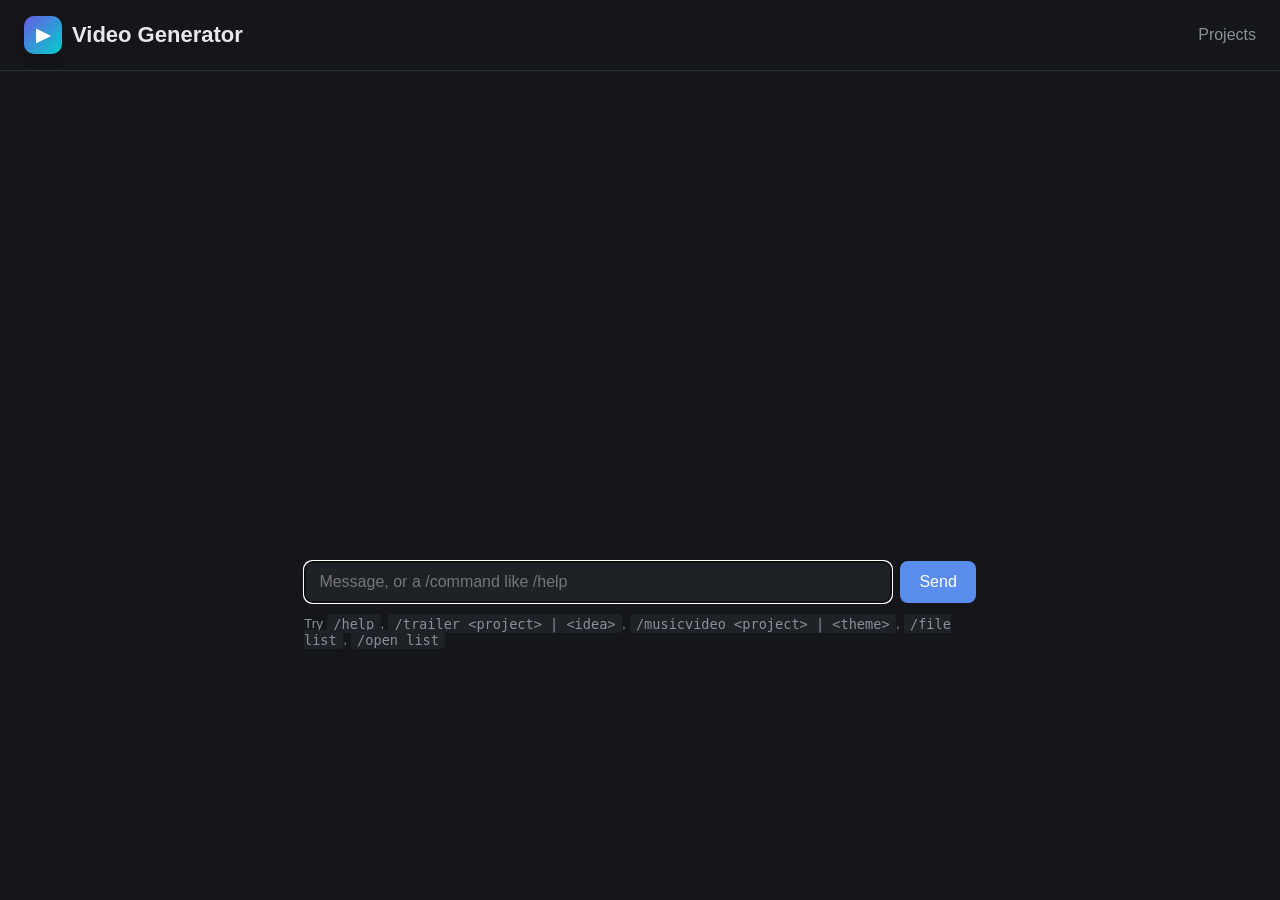
==== frontend/index.html @ 46dd29d9 "Update index.html" ====
<!DOCTYPE html>
<html>
<head>
    <meta charset="utf-8">
    <link rel="icon" href="favicon.svg" type="image/svg+xml">
    <title>Video Generator</title>
    <link rel="stylesheet" href="style.css">
</head>

<body>

    <nav>
        <div class="brand">
    <div class="logo-mark">▶</div>
    <span>Video Generator</span>
</div>
        <a href="projects.html">Projects</a>
    </nav>

    <main>
        <div id="chat-log"></div>

        <form id="chat-form">
            <input
                type="text"
                id="chat-input"
                placeholder="Message, or a /command like /help"
                autocomplete="off"
                autofocus
            >

            <button type="submit">Send</button>
        </form>

        <p class="hint">
            Try
            <code>/help</code>,
            <code>/trailer &lt;project&gt; | &lt;idea&gt;</code>,
            <code>/musicvideo &lt;project&gt; | &lt;theme&gt;</code>,
            <code>/file list</code>,
            <code>/open list</code>
        </p>
    </main>

    <script src="config.js"></script>
    <script src="api.js"></script>

    <script>
        const log = document.getElementById("chat-log");
        const form = document.getElementById("chat-form");
        const input = document.getElementById("chat-input");

        const assistantName = "Video Generator";

        function addMessage(role, name, text) {
            const div = document.createElement("div");

            div.className = "msg " + role;

            div.innerHTML =
                "<strong>" + name + ":</strong> <span></span>";

            div.querySelector("span").textContent = text;

            log.appendChild(div);
            log.scrollTop = log.scrollHeight;
        }

        form.addEventListener("submit", async (e) => {
            e.preventDefault();

            const text = input.value.trim();

            if (!text) return;

            addMessage("user", "You", text);

            input.value = "";
            input.focus();

            try {
                const data = await api.sendMessage(text);

                addMessage(
                    "assistant",
                    assistantName,
                    data.reply
                );

            } catch (err) {
                addMessage(
                    "assistant",
                    assistantName,
                    "Error: " + err.message
                );
            }
        });

        // Load previous conversation
        (async () => {
            try {
                const history = await api.history();

                for (const msg of history) {
                    addMessage(
                        msg.role,
                        msg.role === "user"
                            ? "You"
                            : assistantName,
                        msg.content
                    );
                }

            } catch (err) {
                console.log("History could not be loaded:", err.message);
            }
        })();
    </script>

</body>
</html>
---- frontend/style.css ----
:root {
    --bg: #14161a;
    --panel: #1e2126;
    --border: #2c3038;
    --text: #e8e8ea;
    --muted: #8a8f98;
    --accent: #5b8def;
    --user-bubble: #2a3f5f;
    --assistant-bubble: #24272e;
}

* { box-sizing: border-box; }

body {
    margin: 0;
    background: var(--bg);
    color: var(--text);
    font-family: -apple-system, BlinkMacSystemFont, "Segoe UI", sans-serif;
}

nav {
    display: flex;
    align-items: center;
    gap: 1.5rem;
    padding: 1rem 1.5rem;
    border-bottom: 1px solid var(--border);
}

nav .brand { font-weight: 600; margin-right: auto; }
nav a { color: var(--muted); text-decoration: none; cursor: pointer; }
nav a:hover { color: var(--text); }

main {
    max-width: 720px;
    margin: 0 auto;
    padding: 1.5rem;
}

#chat-log {
    display: flex;
    flex-direction: column;
    gap: 0.75rem;
    min-height: 50vh;
    max-height: 65vh;
    overflow-y: auto;
    margin-bottom: 1rem;
    padding-right: 0.25rem;
}

.msg {
    padding: 0.6rem 0.9rem;
    border-radius: 10px;
    max-width: 85%;
    line-height: 1.4;
    white-space: pre-wrap;
}

.msg.user {
    align-self: flex-end;
    background: var(--user-bubble);
}

.msg.assistant {
    align-self: flex-start;
    background: var(--assistant-bubble);
}

.msg strong { color: var(--muted); font-weight: 500; font-size: 0.85em; display: block; margin-bottom: 0.15rem; }

#chat-form {
    display: flex;
    gap: 0.5rem;
}

input[type="text"], input[type="password"] {
    flex: 1;
    background: var(--panel);
    border: 1px solid var(--border);
    color: var(--text);
    padding: 0.7rem 0.9rem;
    border-radius: 8px;
    font-size: 1rem;
}

button {
    background: var(--accent);
    color: white;
    border: none;
    padding: 0.7rem 1.2rem;
    border-radius: 8px;
    font-size: 1rem;
    cursor: pointer;
}

button:hover { opacity: 0.9; }

.hint { color: var(--muted); font-size: 0.85rem; margin-top: 0.75rem; }
.hint code { background: var(--panel); padding: 0.1rem 0.4rem; border-radius: 4px; }

.center-page {
    display: flex;
    align-items: center;
    justify-content: center;
    height: 100vh;
}

.login-box {
    background: var(--panel);
    border: 1px solid var(--border);
    padding: 2rem;
    border-radius: 12px;
    display: flex;
    flex-direction: column;
    gap: 0.75rem;
    width: 280px;
}

.login-box h1 { font-size: 1.1rem; margin: 0 0 0.5rem 0; text-align: center; }
.error { color: #e46262; font-size: 0.85rem; margin: 0; }

.project-card {
    background: var(--panel);
    border: 1px solid var(--border);
    border-radius: 10px;
    padding: 1rem 1.25rem;
    margin-bottom: 1rem;
}

.project-card h3 { margin: 0 0 0.5rem 0; }
.project-card a { color: var(--accent); }
.project-card ul { margin: 0; padding-left: 1.2rem; }

/* ===== VIDEO GENERATOR LOGO ===== */

.brand {
    display: flex;
    align-items: center;
    gap: 10px;
    font-size: 22px;
    font-weight: bold;
}

.logo-mark {
    width: 38px;
    height: 38px;
    display: flex;
    align-items: center;
    justify-content: center;

    border-radius: 10px;

    background: linear-gradient(
        135deg,
        #6c5ce7,
        #00cec9
    );

    color: white;
    font-size: 18px;

    box-shadow: 0 4px 12px rgba(0, 0, 0, 0.25);
}
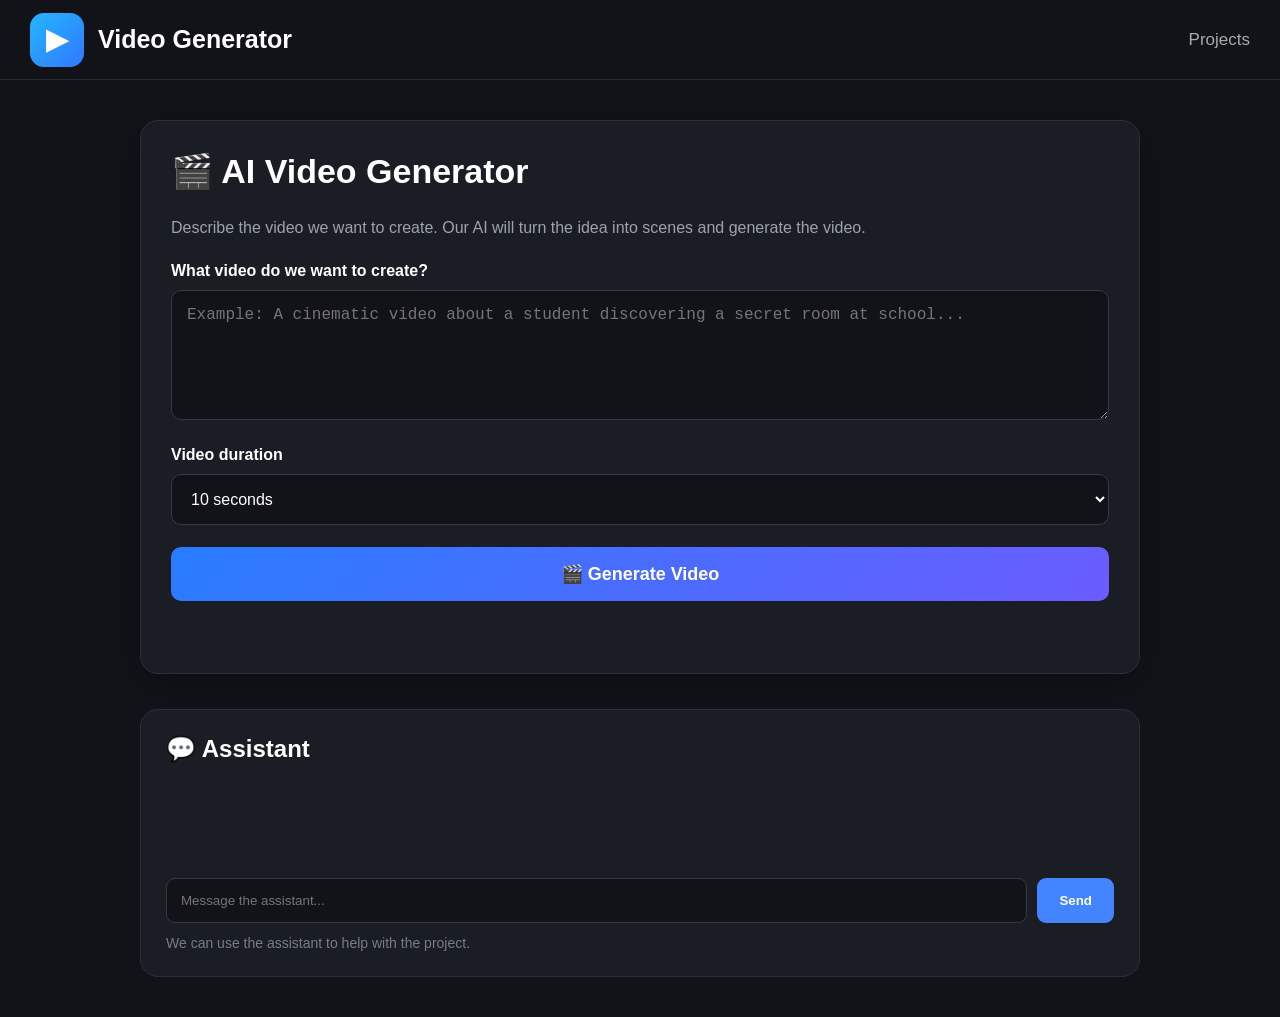
==== commit 821be35d: "Update index.html" ====
--- a/frontend/index.html
+++ b/frontend/index.html
@@ -1,121 +1,508 @@
 <!DOCTYPE html>
-<html>
+<html lang="en">
 <head>
-    <meta charset="utf-8">
-    <link rel="icon" href="favicon.svg" type="image/svg+xml">
-    <title>Video Generator</title>
-    <link rel="stylesheet" href="style.css">
+  <meta charset="UTF-8">
+  <meta name="viewport" content="width=device-width, initial-scale=1.0">
+
+  <title>AI Video Generator</title>
+
+  <link rel="icon" href="favicon.svg">
+
+  <style>
+    * {
+      box-sizing: border-box;
+    }
+
+    body {
+      margin: 0;
+      font-family: Arial, sans-serif;
+      background: #111318;
+      color: white;
+    }
+
+    header {
+      height: 80px;
+      display: flex;
+      align-items: center;
+      justify-content: space-between;
+      padding: 0 30px;
+      border-bottom: 1px solid #292d35;
+    }
+
+    .logo {
+      display: flex;
+      align-items: center;
+      gap: 14px;
+      font-size: 25px;
+      font-weight: bold;
+    }
+
+    .logo-icon {
+      width: 54px;
+      height: 54px;
+      border-radius: 14px;
+      background: linear-gradient(135deg, #24b6ff, #3178ff);
+      display: flex;
+      align-items: center;
+      justify-content: center;
+      font-size: 28px;
+    }
+
+    header a {
+      color: #aaa;
+      text-decoration: none;
+      font-size: 17px;
+    }
+
+    main {
+      width: min(1000px, 92%);
+      margin: 40px auto;
+    }
+
+    .video-generator {
+      background: #1a1d23;
+      border: 1px solid #2c3038;
+      border-radius: 18px;
+      padding: 30px;
+      box-shadow: 0 10px 40px rgba(0,0,0,.25);
+    }
+
+    h1 {
+      margin-top: 0;
+      font-size: 34px;
+    }
+
+    .subtitle {
+      color: #9da3ad;
+      margin-bottom: 25px;
+    }
+
+    label {
+      display: block;
+      margin-bottom: 10px;
+      font-weight: bold;
+    }
+
+    textarea,
+    select {
+      width: 100%;
+      background: #111318;
+      color: white;
+      border: 1px solid #343943;
+      border-radius: 10px;
+      padding: 15px;
+      font-size: 16px;
+      outline: none;
+    }
+
+    textarea {
+      min-height: 130px;
+      resize: vertical;
+    }
+
+    textarea:focus,
+    select:focus {
+      border-color: #4c8dff;
+    }
+
+    .field {
+      margin-bottom: 22px;
+    }
+
+    .generate-button {
+      width: 100%;
+      border: none;
+      border-radius: 10px;
+      padding: 16px;
+      font-size: 18px;
+      font-weight: bold;
+      color: white;
+      background: linear-gradient(135deg, #287cff, #6b5cff);
+      cursor: pointer;
+    }
+
+    .generate-button:hover {
+      opacity: .9;
+    }
+
+    .generate-button:disabled {
+      opacity: .5;
+      cursor: not-allowed;
+    }
+
+    #video-status {
+      margin-top: 18px;
+      color: #aaa;
+      min-height: 24px;
+    }
+
+    #video-result {
+      display: none;
+      margin-top: 30px;
+    }
+
+    #generated-video {
+      width: 100%;
+      border-radius: 12px;
+      background: black;
+    }
+
+    .download-button {
+      display: inline-block;
+      margin-top: 15px;
+      padding: 13px 20px;
+      background: #242932;
+      color: white;
+      text-decoration: none;
+      border-radius: 9px;
+    }
+
+    .chat {
+      margin-top: 35px;
+      background: #1a1d23;
+      border: 1px solid #2c3038;
+      border-radius: 18px;
+      padding: 25px;
+    }
+
+    .chat h2 {
+      margin-top: 0;
+    }
+
+    #chat-history {
+      min-height: 80px;
+      margin-bottom: 15px;
+      color: #c8ccd3;
+      white-space: pre-wrap;
+    }
+
+    .chat-row {
+      display: flex;
+      gap: 10px;
+    }
+
+    #chat-input {
+      flex: 1;
+      background: #111318;
+      color: white;
+      border: 1px solid #343943;
+      border-radius: 9px;
+      padding: 14px;
+    }
+
+    #send-button {
+      border: none;
+      border-radius: 9px;
+      padding: 0 22px;
+      background: #4385ff;
+      color: white;
+      font-weight: bold;
+      cursor: pointer;
+    }
+
+    .hint {
+      color: #777d87;
+      margin-top: 12px;
+      font-size: 14px;
+    }
+
+    @media (max-width: 600px) {
+      header {
+        padding: 0 15px;
+      }
+
+      main {
+        width: 94%;
+        margin-top: 20px;
+      }
+
+      .video-generator,
+      .chat {
+        padding: 20px;
+      }
+
+      .chat-row {
+        flex-direction: column;
+      }
+
+      #send-button {
+        padding: 14px;
+      }
+    }
+  </style>
 </head>
 
 <body>
 
-    <nav>
-        <div class="brand">
-    <div class="logo-mark">▶</div>
+<header>
+  <div class="logo">
+    <div class="logo-icon">▶</div>
     <span>Video Generator</span>
-</div>
-        <a href="projects.html">Projects</a>
-    </nav>
-
-    <main>
-        <div id="chat-log"></div>
-
-        <form id="chat-form">
-            <input
-                type="text"
-                id="chat-input"
-                placeholder="Message, or a /command like /help"
-                autocomplete="off"
-                autofocus
-            >
-
-            <button type="submit">Send</button>
-        </form>
-
-        <p class="hint">
-            Try
-            <code>/help</code>,
-            <code>/trailer &lt;project&gt; | &lt;idea&gt;</code>,
-            <code>/musicvideo &lt;project&gt; | &lt;theme&gt;</code>,
-            <code>/file list</code>,
-            <code>/open list</code>
-        </p>
-    </main>
-
-    <script src="config.js"></script>
-    <script src="api.js"></script>
-
-    <script>
-        const log = document.getElementById("chat-log");
-        const form = document.getElementById("chat-form");
-        const input = document.getElementById("chat-input");
-
-        const assistantName = "Video Generator";
-
-        function addMessage(role, name, text) {
-            const div = document.createElement("div");
-
-            div.className = "msg " + role;
-
-            div.innerHTML =
-                "<strong>" + name + ":</strong> <span></span>";
-
-            div.querySelector("span").textContent = text;
-
-            log.appendChild(div);
-            log.scrollTop = log.scrollHeight;
+  </div>
+
+  <a href="#">Projects</a>
+</header>
+
+<main>
+
+  <section class="video-generator">
+
+    <h1>🎬 AI Video Generator</h1>
+
+    <p class="subtitle">
+      Describe the video we want to create. Our AI will turn the idea into scenes and generate the video.
+    </p>
+
+    <div class="field">
+      <label for="video-description">
+        What video do we want to create?
+      </label>
+
+      <textarea
+        id="video-description"
+        placeholder="Example: A cinematic video about a student discovering a secret room at school..."
+      ></textarea>
+    </div>
+
+    <div class="field">
+      <label for="video-duration">
+        Video duration
+      </label>
+
+      <select id="video-duration">
+        <option value="10">10 seconds</option>
+        <option value="15">15 seconds</option>
+        <option value="30">30 seconds</option>
+        <option value="45">45 seconds</option>
+        <option value="60">1 minute</option>
+        <option value="90">1 minute 30 seconds</option>
+        <option value="120">2 minutes</option>
+      </select>
+    </div>
+
+    <button
+      id="generate-video-button"
+      class="generate-button"
+    >
+      🎬 Generate Video
+    </button>
+
+    <div id="video-status"></div>
+
+    <div id="video-result">
+
+      <h2>Your video</h2>
+
+      <video
+        id="generated-video"
+        controls
+      ></video>
+
+      <br>
+
+      <a
+        id="download-video"
+        class="download-button"
+        href="#"
+        target="_blank"
+      >
+        ⬇ Download Video
+      </a>
+
+    </div>
+
+  </section>
+
+
+  <section class="chat">
+
+    <h2>💬 Assistant</h2>
+
+    <div id="chat-history"></div>
+
+    <div class="chat-row">
+
+      <input
+        id="chat-input"
+        type="text"
+        placeholder="Message the assistant..."
+      >
+
+      <button id="send-button">
+        Send
+      </button>
+
+    </div>
+
+    <div class="hint">
+      We can use the assistant to help with the project.
+    </div>
+
+  </section>
+
+</main>
+
+
+<script src="config.js"></script>
+<script src="api.js"></script>
+
+<script>
+
+  const generateButton =
+    document.getElementById("generate-video-button");
+
+  const descriptionInput =
+    document.getElementById("video-description");
+
+  const durationInput =
+    document.getElementById("video-duration");
+
+  const statusBox =
+    document.getElementById("video-status");
+
+  const resultBox =
+    document.getElementById("video-result");
+
+  const generatedVideo =
+    document.getElementById("generated-video");
+
+  const downloadVideo =
+    document.getElementById("download-video");
+
+
+  generateButton.addEventListener("click", async () => {
+
+    const description =
+      descriptionInput.value.trim();
+
+    const duration =
+      Number(durationInput.value);
+
+    if (!description) {
+      statusBox.textContent =
+        "Please describe the video first.";
+      return;
+    }
+
+    generateButton.disabled = true;
+
+    resultBox.style.display = "none";
+
+    statusBox.textContent =
+      "🎬 Creating the video... This may take a while.";
+
+    try {
+
+      const response = await fetch(
+        `${API_BASE_URL}/api/generate-video`,
+        {
+          method: "POST",
+
+          headers: {
+            "Content-Type": "application/json"
+          },
+
+          body: JSON.stringify({
+            description,
+            duration
+          })
         }
-
-        form.addEventListener("submit", async (e) => {
-            e.preventDefault();
-
-            const text = input.value.trim();
-
-            if (!text) return;
-
-            addMessage("user", "You", text);
-
-            input.value = "";
-            input.focus();
-
-            try {
-                const data = await api.sendMessage(text);
-
-                addMessage(
-                    "assistant",
-                    assistantName,
-                    data.reply
-                );
-
-            } catch (err) {
-                addMessage(
-                    "assistant",
-                    assistantName,
-                    "Error: " + err.message
-                );
-            }
-        });
-
-        // Load previous conversation
-        (async () => {
-            try {
-                const history = await api.history();
-
-                for (const msg of history) {
-                    addMessage(
-                        msg.role,
-                        msg.role === "user"
-                            ? "You"
-                            : assistantName,
-                        msg.content
-                    );
-                }
-
-            } catch (err) {
-                console.log("History could not be loaded:", err.message);
-            }
-        })();
-    </script>
+      );
+
+      const data = await response.json();
+
+      if (!response.ok || !data.success) {
+        throw new Error(
+          data.error || "Video generation failed."
+        );
+      }
+
+      const videoUrl =
+        `${API_BASE_URL}${data.download_url}`;
+
+      generatedVideo.src = videoUrl;
+
+      downloadVideo.href = videoUrl;
+
+      resultBox.style.display = "block";
+
+      statusBox.textContent =
+        "✅ Video created successfully!";
+
+    } catch (error) {
+
+      console.error(error);
+
+      statusBox.textContent =
+        "❌ " + error.message;
+
+    } finally {
+
+      generateButton.disabled = false;
+
+    }
+
+  });
+
+
+  const chatInput =
+    document.getElementById("chat-input");
+
+  const sendButton =
+    document.getElementById("send-button");
+
+  const chatHistory =
+    document.getElementById("chat-history");
+
+
+  async function sendChat() {
+
+    const message =
+      chatInput.value.trim();
+
+    if (!message) return;
+
+    chatHistory.textContent +=
+      `You: ${message}\n`;
+
+    chatInput.value = "";
+
+    try {
+
+      const result =
+        await api.sendMessage(message);
+
+      chatHistory.textContent +=
+        `Assistant: ${result.reply}\n\n`;
+
+    } catch (error) {
+
+      chatHistory.textContent +=
+        `Error: ${error.message}\n\n`;
+
+    }
+
+  }
+
+
+  sendButton.addEventListener(
+    "click",
+    sendChat
+  );
+
+
+  chatInput.addEventListener(
+    "keydown",
+    (event) => {
+
+      if (event.key === "Enter") {
+        sendChat();
+      }
+
+    }
+  );
+
+</script>
 
 </body>
 </html>
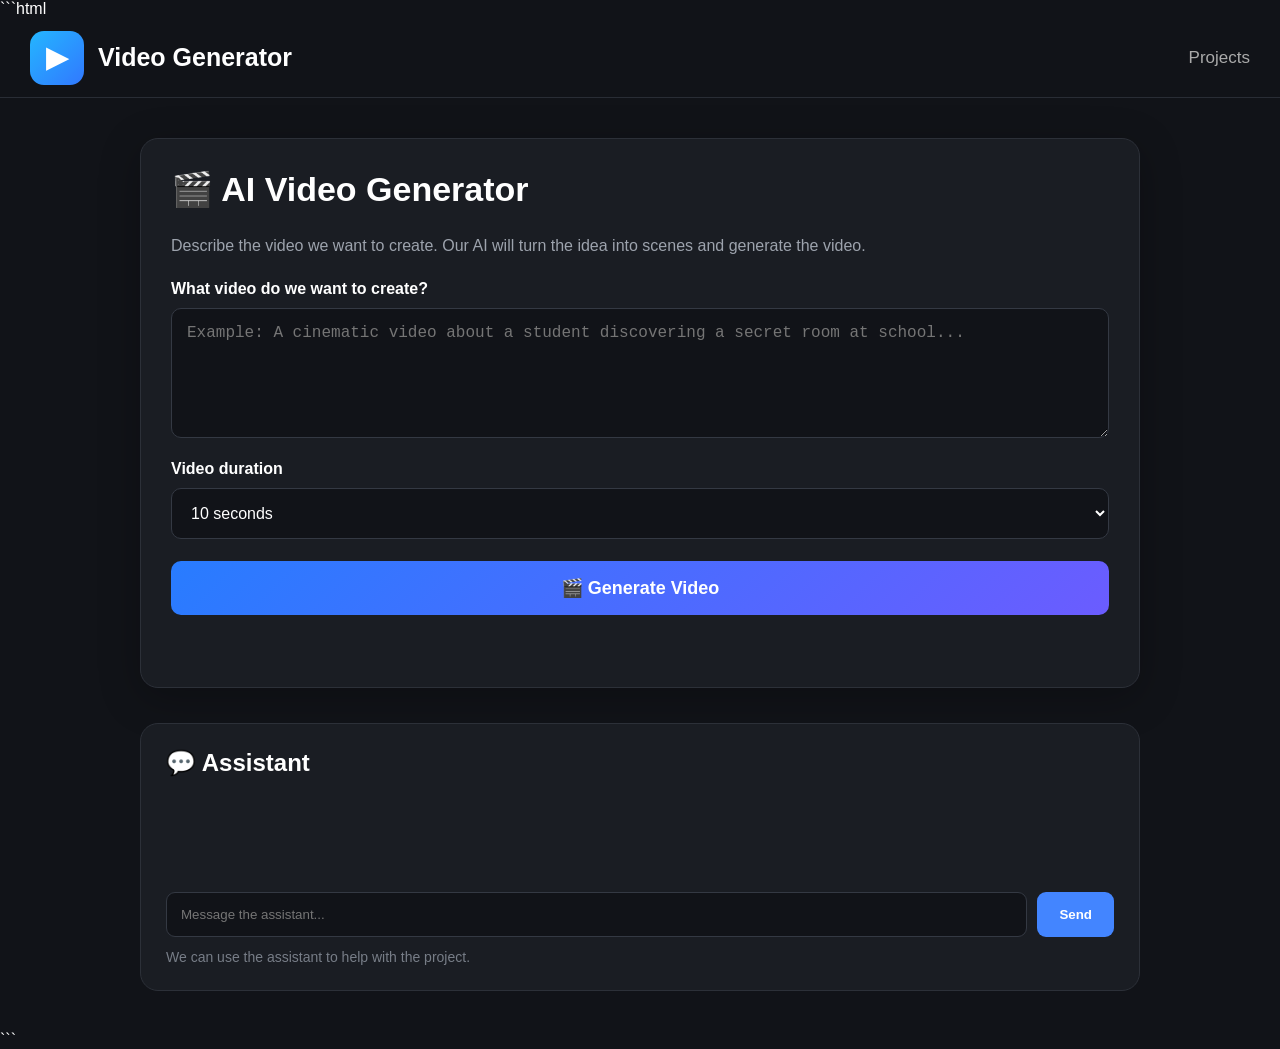
==== commit 64823f9a: "Update index.html" ====
--- a/frontend/index.html
+++ b/frontend/index.html
@@ -1,3 +1,4 @@
+```html
 <!DOCTYPE html>
 <html lang="en">
 <head>
@@ -134,6 +135,7 @@
       margin-top: 18px;
       color: #aaa;
       min-height: 24px;
+      white-space: pre-wrap;
     }
 
     #video-result {
@@ -343,10 +345,18 @@
 </main>
 
 
+<!-- Backend configuration -->
 <script src="config.js"></script>
+
+<!-- Backend API -->
 <script src="api.js"></script>
 
+
 <script>
+
+  // ==========================================================
+  // VIDEO GENERATOR
+  // ==========================================================
 
   const generateButton =
     document.getElementById("generate-video-button");
@@ -378,72 +388,91 @@
     const duration =
       Number(durationInput.value);
 
+
     if (!description) {
+
       statusBox.textContent =
         "Please describe the video first.";
+
       return;
     }
 
+
     generateButton.disabled = true;
 
     resultBox.style.display = "none";
 
     statusBox.textContent =
-      "🎬 Creating the video... This may take a while.";
+      "🎬 Creating the video...\nThis may take a while.";
+
 
     try {
 
-      const response = await fetch(
-        `${API_BASE_URL}/api/generate-video`,
-        {
-          method: "POST",
-
-          headers: {
-            "Content-Type": "application/json"
-          },
-
-          body: JSON.stringify({
-            description,
-            duration
-          })
-        }
-      );
-
-      const data = await response.json();
-
-      if (!response.ok || !data.success) {
+      // IMPORTANT:
+      // Use api.js instead of making another fetch request.
+      const data =
+        await api.generateVideo(
+          description,
+          duration
+        );
+
+
+      if (!data.success) {
+
         throw new Error(
-          data.error || "Video generation failed."
+          data.error ||
+          "Video generation failed."
         );
       }
+
 
       const videoUrl =
         `${API_BASE_URL}${data.download_url}`;
 
-      generatedVideo.src = videoUrl;
-
-      downloadVideo.href = videoUrl;
-
-      resultBox.style.display = "block";
+
+      generatedVideo.src =
+        videoUrl;
+
+      downloadVideo.href =
+        api.downloadUrl(
+          data.project,
+          data.filename
+        );
+
+
+      resultBox.style.display =
+        "block";
+
 
       statusBox.textContent =
         "✅ Video created successfully!";
 
+
     } catch (error) {
 
-      console.error(error);
+      console.error(
+        "VIDEO GENERATION ERROR:",
+        error
+      );
+
 
       statusBox.textContent =
         "❌ " + error.message;
 
+
     } finally {
 
-      generateButton.disabled = false;
+      generateButton.disabled =
+        false;
 
     }
 
   });
 
+
+  // ==========================================================
+  // CHAT
+  // ==========================================================
 
   const chatInput =
     document.getElementById("chat-input");
@@ -460,20 +489,30 @@
     const message =
       chatInput.value.trim();
 
-    if (!message) return;
+
+    if (!message) {
+      return;
+    }
+
 
     chatHistory.textContent +=
       `You: ${message}\n`;
 
+
     chatInput.value = "";
 
+
     try {
 
       const result =
-        await api.sendMessage(message);
+        await api.sendMessage(
+          message
+        );
+
 
       chatHistory.textContent +=
         `Assistant: ${result.reply}\n\n`;
+
 
     } catch (error) {
 
@@ -496,7 +535,9 @@
     (event) => {
 
       if (event.key === "Enter") {
+
         sendChat();
+
       }
 
     }
@@ -506,3 +547,4 @@
 
 </body>
 </html>
+```
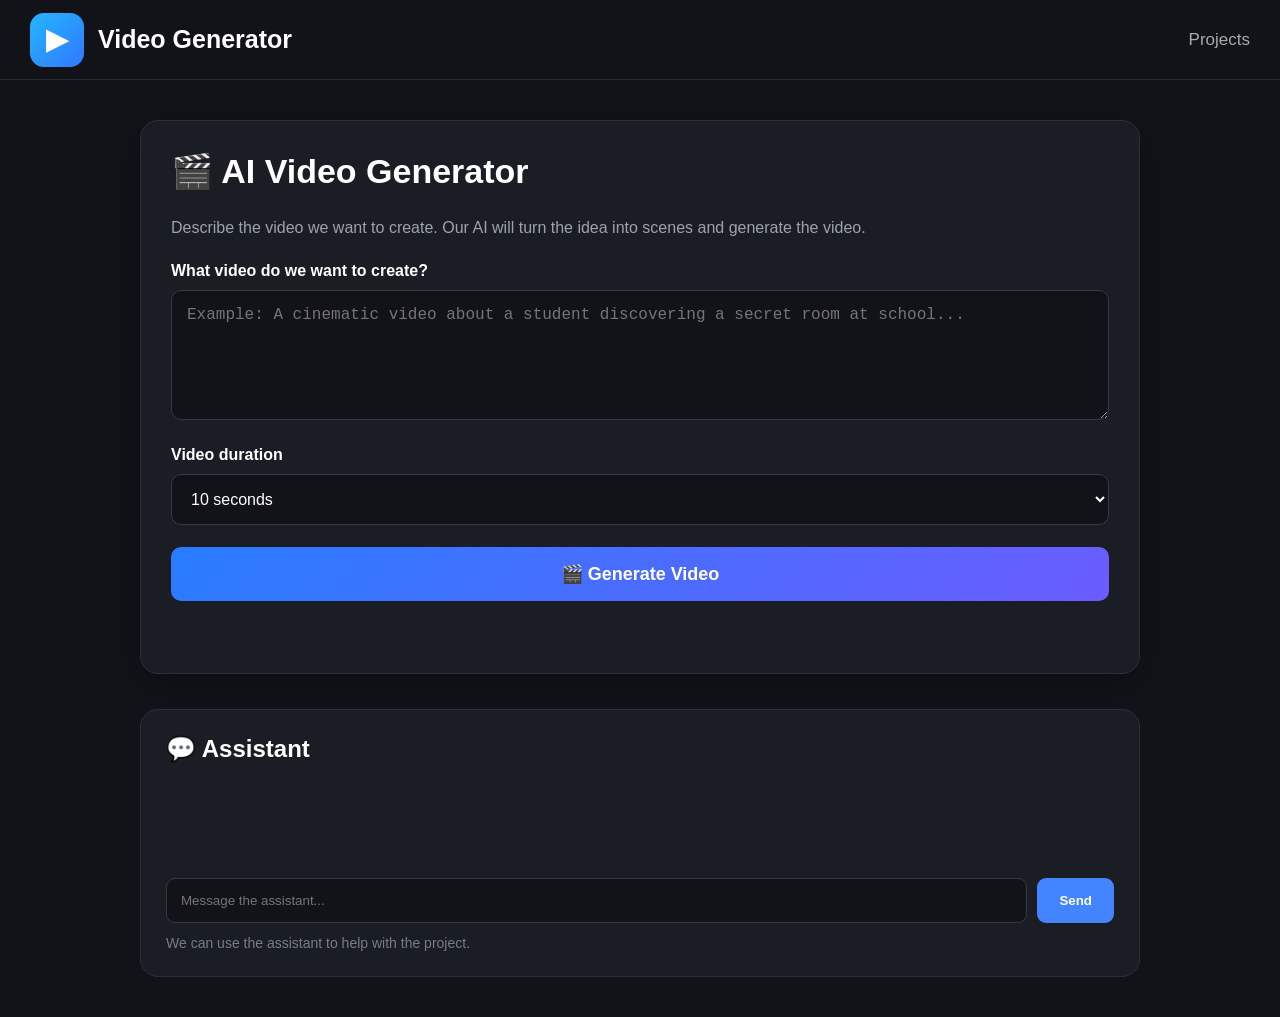
==== commit f751ea16: "Update index.html" ====
--- a/frontend/index.html
+++ b/frontend/index.html
@@ -1,4 +1,3 @@
-```html
 <!DOCTYPE html>
 <html lang="en">
 <head>
@@ -547,4 +546,4 @@
 
 </body>
 </html>
-```
+
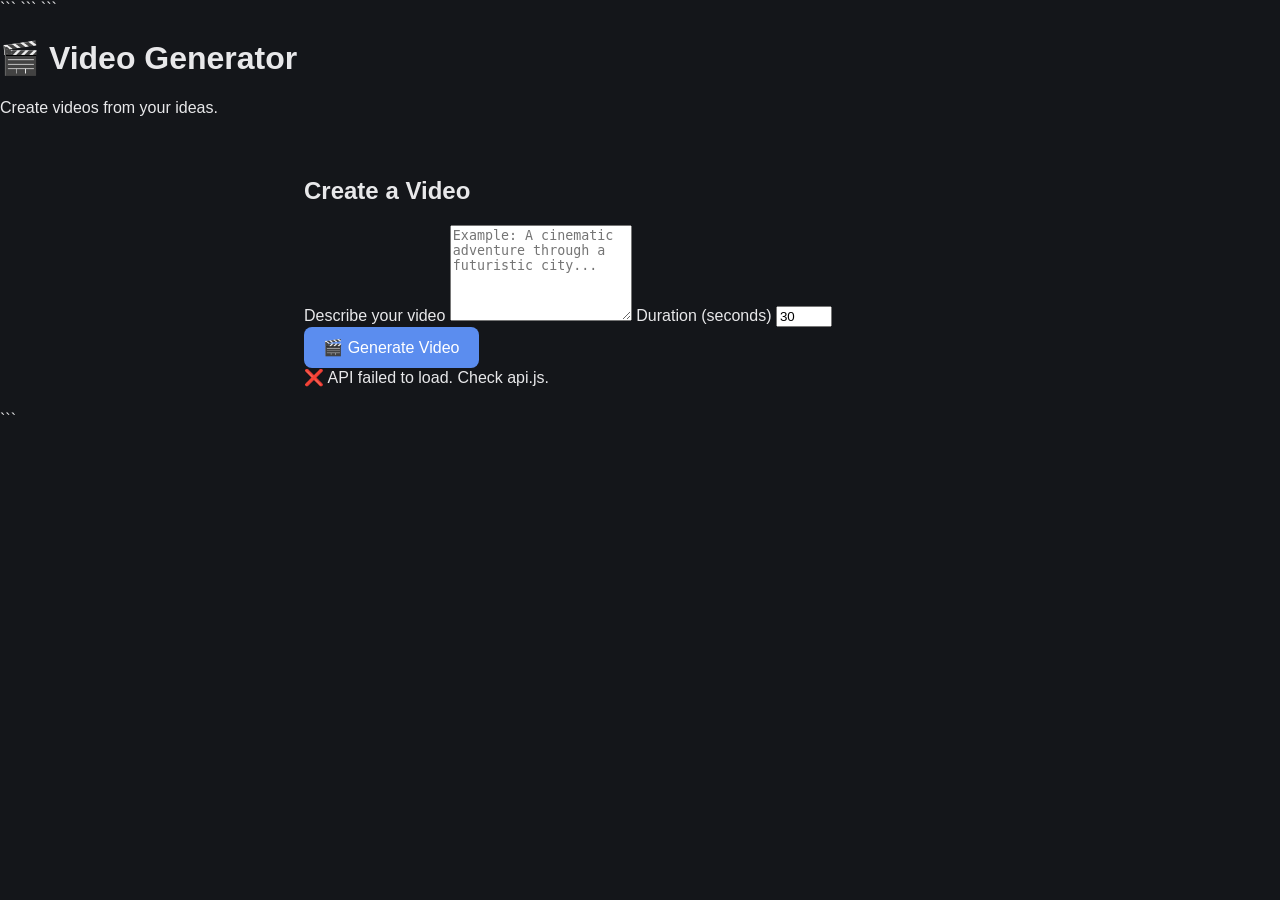
==== commit 715e2b89: "Update index.html" ====
--- a/frontend/index.html
+++ b/frontend/index.html
@@ -1,549 +1,261 @@
 <!DOCTYPE html>
+
 <html lang="en">
 <head>
-  <meta charset="UTF-8">
-  <meta name="viewport" content="width=device-width, initial-scale=1.0">
-
-  <title>AI Video Generator</title>
-
-  <link rel="icon" href="favicon.svg">
-
-  <style>
-    * {
-      box-sizing: border-box;
+    <meta charset="UTF-8">
+    <meta name="viewport" content="width=device-width, initial-scale=1.0">
+
+```
+<title>Video Generator</title>
+
+<link rel="stylesheet" href="style.css">
+
+<!-- Backend configuration MUST load first -->
+<script src="config.js"></script>
+
+<!-- API functions -->
+<script src="api.js"></script>
+```
+
+</head>
+
+<body>
+
+```
+<header>
+    <h1>🎬 Video Generator</h1>
+    <p>Create videos from your ideas.</p>
+</header>
+
+<main>
+
+    <section class="generator">
+
+        <h2>Create a Video</h2>
+
+        <label for="description">
+            Describe your video
+        </label>
+
+        <textarea
+            id="description"
+            placeholder="Example: A cinematic adventure through a futuristic city..."
+            rows="6"
+        ></textarea>
+
+        <label for="duration">
+            Duration (seconds)
+        </label>
+
+        <input
+            id="duration"
+            type="number"
+            min="5"
+            max="120"
+            value="30"
+        >
+
+        <button id="generateBtn">
+            🎬 Generate Video
+        </button>
+
+        <div id="status"></div>
+
+        <div id="result" style="display:none;">
+
+            <h3>✅ Video Created!</h3>
+
+            <p id="projectName"></p>
+
+            <a
+                id="downloadBtn"
+                href="#"
+                target="_blank"
+                rel="noopener"
+            >
+                ⬇️ Download Video
+            </a>
+
+        </div>
+
+    </section>
+
+</main>
+
+<script>
+
+    // =====================================================
+    // Make sure API loaded
+    // =====================================================
+
+    if (!window.api) {
+
+        console.error("api.js did not load.");
+
+        document.getElementById("status").textContent =
+            "❌ API failed to load. Check api.js.";
+
     }
 
-    body {
-      margin: 0;
-      font-family: Arial, sans-serif;
-      background: #111318;
-      color: white;
-    }
-
-    header {
-      height: 80px;
-      display: flex;
-      align-items: center;
-      justify-content: space-between;
-      padding: 0 30px;
-      border-bottom: 1px solid #292d35;
-    }
-
-    .logo {
-      display: flex;
-      align-items: center;
-      gap: 14px;
-      font-size: 25px;
-      font-weight: bold;
-    }
-
-    .logo-icon {
-      width: 54px;
-      height: 54px;
-      border-radius: 14px;
-      background: linear-gradient(135deg, #24b6ff, #3178ff);
-      display: flex;
-      align-items: center;
-      justify-content: center;
-      font-size: 28px;
-    }
-
-    header a {
-      color: #aaa;
-      text-decoration: none;
-      font-size: 17px;
-    }
-
-    main {
-      width: min(1000px, 92%);
-      margin: 40px auto;
-    }
-
-    .video-generator {
-      background: #1a1d23;
-      border: 1px solid #2c3038;
-      border-radius: 18px;
-      padding: 30px;
-      box-shadow: 0 10px 40px rgba(0,0,0,.25);
-    }
-
-    h1 {
-      margin-top: 0;
-      font-size: 34px;
-    }
-
-    .subtitle {
-      color: #9da3ad;
-      margin-bottom: 25px;
-    }
-
-    label {
-      display: block;
-      margin-bottom: 10px;
-      font-weight: bold;
-    }
-
-    textarea,
-    select {
-      width: 100%;
-      background: #111318;
-      color: white;
-      border: 1px solid #343943;
-      border-radius: 10px;
-      padding: 15px;
-      font-size: 16px;
-      outline: none;
-    }
-
-    textarea {
-      min-height: 130px;
-      resize: vertical;
-    }
-
-    textarea:focus,
-    select:focus {
-      border-color: #4c8dff;
-    }
-
-    .field {
-      margin-bottom: 22px;
-    }
-
-    .generate-button {
-      width: 100%;
-      border: none;
-      border-radius: 10px;
-      padding: 16px;
-      font-size: 18px;
-      font-weight: bold;
-      color: white;
-      background: linear-gradient(135deg, #287cff, #6b5cff);
-      cursor: pointer;
-    }
-
-    .generate-button:hover {
-      opacity: .9;
-    }
-
-    .generate-button:disabled {
-      opacity: .5;
-      cursor: not-allowed;
-    }
-
-    #video-status {
-      margin-top: 18px;
-      color: #aaa;
-      min-height: 24px;
-      white-space: pre-wrap;
-    }
-
-    #video-result {
-      display: none;
-      margin-top: 30px;
-    }
-
-    #generated-video {
-      width: 100%;
-      border-radius: 12px;
-      background: black;
-    }
-
-    .download-button {
-      display: inline-block;
-      margin-top: 15px;
-      padding: 13px 20px;
-      background: #242932;
-      color: white;
-      text-decoration: none;
-      border-radius: 9px;
-    }
-
-    .chat {
-      margin-top: 35px;
-      background: #1a1d23;
-      border: 1px solid #2c3038;
-      border-radius: 18px;
-      padding: 25px;
-    }
-
-    .chat h2 {
-      margin-top: 0;
-    }
-
-    #chat-history {
-      min-height: 80px;
-      margin-bottom: 15px;
-      color: #c8ccd3;
-      white-space: pre-wrap;
-    }
-
-    .chat-row {
-      display: flex;
-      gap: 10px;
-    }
-
-    #chat-input {
-      flex: 1;
-      background: #111318;
-      color: white;
-      border: 1px solid #343943;
-      border-radius: 9px;
-      padding: 14px;
-    }
-
-    #send-button {
-      border: none;
-      border-radius: 9px;
-      padding: 0 22px;
-      background: #4385ff;
-      color: white;
-      font-weight: bold;
-      cursor: pointer;
-    }
-
-    .hint {
-      color: #777d87;
-      margin-top: 12px;
-      font-size: 14px;
-    }
-
-    @media (max-width: 600px) {
-      header {
-        padding: 0 15px;
-      }
-
-      main {
-        width: 94%;
-        margin-top: 20px;
-      }
-
-      .video-generator,
-      .chat {
-        padding: 20px;
-      }
-
-      .chat-row {
-        flex-direction: column;
-      }
-
-      #send-button {
-        padding: 14px;
-      }
-    }
-  </style>
-</head>
-
-<body>
-
-<header>
-  <div class="logo">
-    <div class="logo-icon">▶</div>
-    <span>Video Generator</span>
-  </div>
-
-  <a href="#">Projects</a>
-</header>
-
-<main>
-
-  <section class="video-generator">
-
-    <h1>🎬 AI Video Generator</h1>
-
-    <p class="subtitle">
-      Describe the video we want to create. Our AI will turn the idea into scenes and generate the video.
-    </p>
-
-    <div class="field">
-      <label for="video-description">
-        What video do we want to create?
-      </label>
-
-      <textarea
-        id="video-description"
-        placeholder="Example: A cinematic video about a student discovering a secret room at school..."
-      ></textarea>
-    </div>
-
-    <div class="field">
-      <label for="video-duration">
-        Video duration
-      </label>
-
-      <select id="video-duration">
-        <option value="10">10 seconds</option>
-        <option value="15">15 seconds</option>
-        <option value="30">30 seconds</option>
-        <option value="45">45 seconds</option>
-        <option value="60">1 minute</option>
-        <option value="90">1 minute 30 seconds</option>
-        <option value="120">2 minutes</option>
-      </select>
-    </div>
-
-    <button
-      id="generate-video-button"
-      class="generate-button"
-    >
-      🎬 Generate Video
-    </button>
-
-    <div id="video-status"></div>
-
-    <div id="video-result">
-
-      <h2>Your video</h2>
-
-      <video
-        id="generated-video"
-        controls
-      ></video>
-
-      <br>
-
-      <a
-        id="download-video"
-        class="download-button"
-        href="#"
-        target="_blank"
-      >
-        ⬇ Download Video
-      </a>
-
-    </div>
-
-  </section>
-
-
-  <section class="chat">
-
-    <h2>💬 Assistant</h2>
-
-    <div id="chat-history"></div>
-
-    <div class="chat-row">
-
-      <input
-        id="chat-input"
-        type="text"
-        placeholder="Message the assistant..."
-      >
-
-      <button id="send-button">
-        Send
-      </button>
-
-    </div>
-
-    <div class="hint">
-      We can use the assistant to help with the project.
-    </div>
-
-  </section>
-
-</main>
-
-
-<!-- Backend configuration -->
-<script src="config.js"></script>
-
-<!-- Backend API -->
-<script src="api.js"></script>
-
-
-<script>
-
-  // ==========================================================
-  // VIDEO GENERATOR
-  // ==========================================================
-
-  const generateButton =
-    document.getElementById("generate-video-button");
-
-  const descriptionInput =
-    document.getElementById("video-description");
-
-  const durationInput =
-    document.getElementById("video-duration");
-
-  const statusBox =
-    document.getElementById("video-status");
-
-  const resultBox =
-    document.getElementById("video-result");
-
-  const generatedVideo =
-    document.getElementById("generated-video");
-
-  const downloadVideo =
-    document.getElementById("download-video");
-
-
-  generateButton.addEventListener("click", async () => {
-
-    const description =
-      descriptionInput.value.trim();
-
-    const duration =
-      Number(durationInput.value);
-
-
-    if (!description) {
-
-      statusBox.textContent =
-        "Please describe the video first.";
-
-      return;
-    }
-
-
-    generateButton.disabled = true;
-
-    resultBox.style.display = "none";
-
-    statusBox.textContent =
-      "🎬 Creating the video...\nThis may take a while.";
-
-
-    try {
-
-      // IMPORTANT:
-      // Use api.js instead of making another fetch request.
-      const data =
-        await api.generateVideo(
-          description,
-          duration
-        );
-
-
-      if (!data.success) {
-
-        throw new Error(
-          data.error ||
-          "Video generation failed."
-        );
-      }
-
-
-      const videoUrl =
-        `${API_BASE_URL}${data.download_url}`;
-
-
-      generatedVideo.src =
-        videoUrl;
-
-      downloadVideo.href =
-        api.downloadUrl(
-          data.project,
-          data.filename
-        );
-
-
-      resultBox.style.display =
-        "block";
-
-
-      statusBox.textContent =
-        "✅ Video created successfully!";
-
-
-    } catch (error) {
-
-      console.error(
-        "VIDEO GENERATION ERROR:",
-        error
-      );
-
-
-      statusBox.textContent =
-        "❌ " + error.message;
-
-
-    } finally {
-
-      generateButton.disabled =
-        false;
-
-    }
-
-  });
-
-
-  // ==========================================================
-  // CHAT
-  // ==========================================================
-
-  const chatInput =
-    document.getElementById("chat-input");
-
-  const sendButton =
-    document.getElementById("send-button");
-
-  const chatHistory =
-    document.getElementById("chat-history");
-
-
-  async function sendChat() {
-
-    const message =
-      chatInput.value.trim();
-
-
-    if (!message) {
-      return;
-    }
-
-
-    chatHistory.textContent +=
-      `You: ${message}\n`;
-
-
-    chatInput.value = "";
-
-
-    try {
-
-      const result =
-        await api.sendMessage(
-          message
-        );
-
-
-      chatHistory.textContent +=
-        `Assistant: ${result.reply}\n\n`;
-
-
-    } catch (error) {
-
-      chatHistory.textContent +=
-        `Error: ${error.message}\n\n`;
-
-    }
-
-  }
-
-
-  sendButton.addEventListener(
-    "click",
-    sendChat
-  );
-
-
-  chatInput.addEventListener(
-    "keydown",
-    (event) => {
-
-      if (event.key === "Enter") {
-
-        sendChat();
-
-      }
-
-    }
-  );
+
+    // =====================================================
+    // Generate Video
+    // =====================================================
+
+    const generateBtn =
+        document.getElementById("generateBtn");
+
+    generateBtn.addEventListener(
+        "click",
+        async function () {
+
+            const description =
+                document
+                    .getElementById("description")
+                    .value
+                    .trim();
+
+            const duration =
+                Number(
+                    document
+                        .getElementById("duration")
+                        .value
+                );
+
+            const status =
+                document.getElementById("status");
+
+            const result =
+                document.getElementById("result");
+
+            const projectName =
+                document.getElementById("projectName");
+
+            const downloadBtn =
+                document.getElementById("downloadBtn");
+
+
+            // ---------------------------------------------
+            // Validation
+            // ---------------------------------------------
+
+            if (!description) {
+
+                status.textContent =
+                    "❌ Please describe the video.";
+
+                return;
+            }
+
+            if (
+                !duration ||
+                duration < 5 ||
+                duration > 120
+            ) {
+
+                status.textContent =
+                    "❌ Duration must be between 5 and 120 seconds.";
+
+                return;
+            }
+
+
+            // ---------------------------------------------
+            // Loading
+            // ---------------------------------------------
+
+            generateBtn.disabled = true;
+
+            generateBtn.textContent =
+                "⏳ Generating...";
+
+            status.textContent =
+                "🎬 Creating your video...";
+
+            result.style.display =
+                "none";
+
+
+            try {
+
+                // -----------------------------------------
+                // Send request to backend
+                // -----------------------------------------
+
+                const data =
+                    await window.api.generateVideo(
+                        description,
+                        duration
+                    );
+
+
+                // -----------------------------------------
+                // Success
+                // -----------------------------------------
+
+                status.textContent =
+                    "✅ Video generated successfully!";
+
+                projectName.textContent =
+                    "Project: " +
+                    (
+                        data.project ||
+                        "Generated Video"
+                    );
+
+
+                if (
+                    data.project &&
+                    data.filename
+                ) {
+
+                    downloadBtn.href =
+                        window.api.downloadUrl(
+                            data.project,
+                            data.filename
+                        );
+
+                    result.style.display =
+                        "block";
+
+                } else if (data.download_url) {
+
+                    downloadBtn.href =
+                        data.download_url;
+
+                    result.style.display =
+                        "block";
+                }
+
+
+            } catch (error) {
+
+                console.error(error);
+
+                status.textContent =
+                    "❌ " +
+                    (
+                        error.message ||
+                        "Something went wrong."
+                    );
+
+            }
+
+
+            // ---------------------------------------------
+            // Reset button
+            // ---------------------------------------------
+
+            generateBtn.disabled = false;
+
+            generateBtn.textContent =
+                "🎬 Generate Video";
+
+        }
+    );
 
 </script>
+```
 
 </body>
 </html>
-
--- a/frontend/style.css
+++ b/frontend/style.css
@@ -0,0 +1,162 @@
+:root {
+    --bg: #14161a;
+    --panel: #1e2126;
+    --border: #2c3038;
+    --text: #e8e8ea;
+    --muted: #8a8f98;
+    --accent: #5b8def;
+    --user-bubble: #2a3f5f;
+    --assistant-bubble: #24272e;
+}
+
+* { box-sizing: border-box; }
+
+body {
+    margin: 0;
+    background: var(--bg);
+    color: var(--text);
+    font-family: -apple-system, BlinkMacSystemFont, "Segoe UI", sans-serif;
+}
+
+nav {
+    display: flex;
+    align-items: center;
+    gap: 1.5rem;
+    padding: 1rem 1.5rem;
+    border-bottom: 1px solid var(--border);
+}
+
+nav .brand { font-weight: 600; margin-right: auto; }
+nav a { color: var(--muted); text-decoration: none; cursor: pointer; }
+nav a:hover { color: var(--text); }
+
+main {
+    max-width: 720px;
+    margin: 0 auto;
+    padding: 1.5rem;
+}
+
+#chat-log {
+    display: flex;
+    flex-direction: column;
+    gap: 0.75rem;
+    min-height: 50vh;
+    max-height: 65vh;
+    overflow-y: auto;
+    margin-bottom: 1rem;
+    padding-right: 0.25rem;
+}
+
+.msg {
+    padding: 0.6rem 0.9rem;
+    border-radius: 10px;
+    max-width: 85%;
+    line-height: 1.4;
+    white-space: pre-wrap;
+}
+
+.msg.user {
+    align-self: flex-end;
+    background: var(--user-bubble);
+}
+
+.msg.assistant {
+    align-self: flex-start;
+    background: var(--assistant-bubble);
+}
+
+.msg strong { color: var(--muted); font-weight: 500; font-size: 0.85em; display: block; margin-bottom: 0.15rem; }
+
+#chat-form {
+    display: flex;
+    gap: 0.5rem;
+}
+
+input[type="text"], input[type="password"] {
+    flex: 1;
+    background: var(--panel);
+    border: 1px solid var(--border);
+    color: var(--text);
+    padding: 0.7rem 0.9rem;
+    border-radius: 8px;
+    font-size: 1rem;
+}
+
+button {
+    background: var(--accent);
+    color: white;
+    border: none;
+    padding: 0.7rem 1.2rem;
+    border-radius: 8px;
+    font-size: 1rem;
+    cursor: pointer;
+}
+
+button:hover { opacity: 0.9; }
+
+.hint { color: var(--muted); font-size: 0.85rem; margin-top: 0.75rem; }
+.hint code { background: var(--panel); padding: 0.1rem 0.4rem; border-radius: 4px; }
+
+.center-page {
+    display: flex;
+    align-items: center;
+    justify-content: center;
+    height: 100vh;
+}
+
+.login-box {
+    background: var(--panel);
+    border: 1px solid var(--border);
+    padding: 2rem;
+    border-radius: 12px;
+    display: flex;
+    flex-direction: column;
+    gap: 0.75rem;
+    width: 280px;
+}
+
+.login-box h1 { font-size: 1.1rem; margin: 0 0 0.5rem 0; text-align: center; }
+.error { color: #e46262; font-size: 0.85rem; margin: 0; }
+
+.project-card {
+    background: var(--panel);
+    border: 1px solid var(--border);
+    border-radius: 10px;
+    padding: 1rem 1.25rem;
+    margin-bottom: 1rem;
+}
+
+.project-card h3 { margin: 0 0 0.5rem 0; }
+.project-card a { color: var(--accent); }
+.project-card ul { margin: 0; padding-left: 1.2rem; }
+
+/* ===== VIDEO GENERATOR LOGO ===== */
+
+.brand {
+    display: flex;
+    align-items: center;
+    gap: 10px;
+    font-size: 22px;
+    font-weight: bold;
+}
+
+.logo-mark {
+    width: 38px;
+    height: 38px;
+    display: flex;
+    align-items: center;
+    justify-content: center;
+
+    border-radius: 10px;
+
+    background: linear-gradient(
+        135deg,
+        #6c5ce7,
+        #00cec9
+    );
+
+    color: white;
+    font-size: 18px;
+
+    box-shadow: 0 4px 12px rgba(0, 0, 0, 0.25);
+}
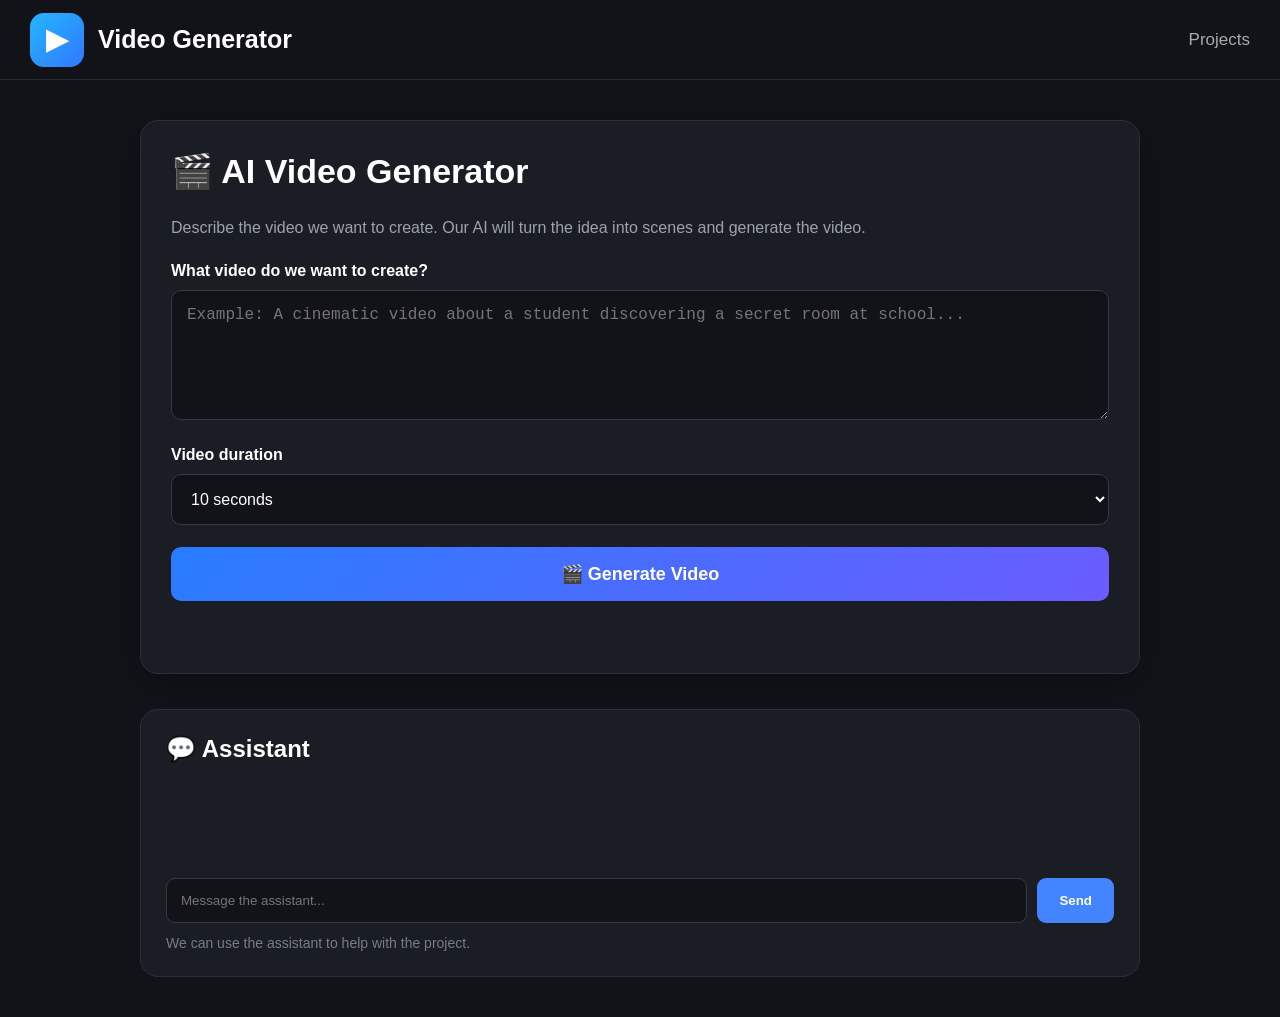
==== commit 86f16e34: "Update index.html" ====
--- a/frontend/index.html
+++ b/frontend/index.html
@@ -1,261 +1,508 @@
 <!DOCTYPE html>
-
 <html lang="en">
 <head>
-    <meta charset="UTF-8">
-    <meta name="viewport" content="width=device-width, initial-scale=1.0">
-
-```
-<title>Video Generator</title>
-
-<link rel="stylesheet" href="style.css">
-
-<!-- Backend configuration MUST load first -->
+  <meta charset="UTF-8">
+  <meta name="viewport" content="width=device-width, initial-scale=1.0">
+
+  <title>AI Video Generator</title>
+
+  <link rel="icon" href="favicon.svg">
+
+  <style>
+    * {
+      box-sizing: border-box;
+    }
+
+    body {
+      margin: 0;
+      font-family: Arial, sans-serif;
+      background: #111318;
+      color: white;
+    }
+
+    header {
+      height: 80px;
+      display: flex;
+      align-items: center;
+      justify-content: space-between;
+      padding: 0 30px;
+      border-bottom: 1px solid #292d35;
+    }
+
+    .logo {
+      display: flex;
+      align-items: center;
+      gap: 14px;
+      font-size: 25px;
+      font-weight: bold;
+    }
+
+    .logo-icon {
+      width: 54px;
+      height: 54px;
+      border-radius: 14px;
+      background: linear-gradient(135deg, #24b6ff, #3178ff);
+      display: flex;
+      align-items: center;
+      justify-content: center;
+      font-size: 28px;
+    }
+
+    header a {
+      color: #aaa;
+      text-decoration: none;
+      font-size: 17px;
+    }
+
+    main {
+      width: min(1000px, 92%);
+      margin: 40px auto;
+    }
+
+    .video-generator {
+      background: #1a1d23;
+      border: 1px solid #2c3038;
+      border-radius: 18px;
+      padding: 30px;
+      box-shadow: 0 10px 40px rgba(0,0,0,.25);
+    }
+
+    h1 {
+      margin-top: 0;
+      font-size: 34px;
+    }
+
+    .subtitle {
+      color: #9da3ad;
+      margin-bottom: 25px;
+    }
+
+    label {
+      display: block;
+      margin-bottom: 10px;
+      font-weight: bold;
+    }
+
+    textarea,
+    select {
+      width: 100%;
+      background: #111318;
+      color: white;
+      border: 1px solid #343943;
+      border-radius: 10px;
+      padding: 15px;
+      font-size: 16px;
+      outline: none;
+    }
+
+    textarea {
+      min-height: 130px;
+      resize: vertical;
+    }
+
+    textarea:focus,
+    select:focus {
+      border-color: #4c8dff;
+    }
+
+    .field {
+      margin-bottom: 22px;
+    }
+
+    .generate-button {
+      width: 100%;
+      border: none;
+      border-radius: 10px;
+      padding: 16px;
+      font-size: 18px;
+      font-weight: bold;
+      color: white;
+      background: linear-gradient(135deg, #287cff, #6b5cff);
+      cursor: pointer;
+    }
+
+    .generate-button:hover {
+      opacity: .9;
+    }
+
+    .generate-button:disabled {
+      opacity: .5;
+      cursor: not-allowed;
+    }
+
+    #video-status {
+      margin-top: 18px;
+      color: #aaa;
+      min-height: 24px;
+    }
+
+    #video-result {
+      display: none;
+      margin-top: 30px;
+    }
+
+    #generated-video {
+      width: 100%;
+      border-radius: 12px;
+      background: black;
+    }
+
+    .download-button {
+      display: inline-block;
+      margin-top: 15px;
+      padding: 13px 20px;
+      background: #242932;
+      color: white;
+      text-decoration: none;
+      border-radius: 9px;
+    }
+
+    .chat {
+      margin-top: 35px;
+      background: #1a1d23;
+      border: 1px solid #2c3038;
+      border-radius: 18px;
+      padding: 25px;
+    }
+
+    .chat h2 {
+      margin-top: 0;
+    }
+
+    #chat-history {
+      min-height: 80px;
+      margin-bottom: 15px;
+      color: #c8ccd3;
+      white-space: pre-wrap;
+    }
+
+    .chat-row {
+      display: flex;
+      gap: 10px;
+    }
+
+    #chat-input {
+      flex: 1;
+      background: #111318;
+      color: white;
+      border: 1px solid #343943;
+      border-radius: 9px;
+      padding: 14px;
+    }
+
+    #send-button {
+      border: none;
+      border-radius: 9px;
+      padding: 0 22px;
+      background: #4385ff;
+      color: white;
+      font-weight: bold;
+      cursor: pointer;
+    }
+
+    .hint {
+      color: #777d87;
+      margin-top: 12px;
+      font-size: 14px;
+    }
+
+    @media (max-width: 600px) {
+      header {
+        padding: 0 15px;
+      }
+
+      main {
+        width: 94%;
+        margin-top: 20px;
+      }
+
+      .video-generator,
+      .chat {
+        padding: 20px;
+      }
+
+      .chat-row {
+        flex-direction: column;
+      }
+
+      #send-button {
+        padding: 14px;
+      }
+    }
+  </style>
+</head>
+
+<body>
+
+<header>
+  <div class="logo">
+    <div class="logo-icon">▶</div>
+    <span>Video Generator</span>
+  </div>
+
+  <a href="#">Projects</a>
+</header>
+
+<main>
+
+  <section class="video-generator">
+
+    <h1>🎬 AI Video Generator</h1>
+
+    <p class="subtitle">
+      Describe the video we want to create. Our AI will turn the idea into scenes and generate the video.
+    </p>
+
+    <div class="field">
+      <label for="video-description">
+        What video do we want to create?
+      </label>
+
+      <textarea
+        id="video-description"
+        placeholder="Example: A cinematic video about a student discovering a secret room at school..."
+      ></textarea>
+    </div>
+
+    <div class="field">
+      <label for="video-duration">
+        Video duration
+      </label>
+
+      <select id="video-duration">
+        <option value="10">10 seconds</option>
+        <option value="15">15 seconds</option>
+        <option value="30">30 seconds</option>
+        <option value="45">45 seconds</option>
+        <option value="60">1 minute</option>
+        <option value="90">1 minute 30 seconds</option>
+        <option value="120">2 minutes</option>
+      </select>
+    </div>
+
+    <button
+      id="generate-video-button"
+      class="generate-button"
+    >
+      🎬 Generate Video
+    </button>
+
+    <div id="video-status"></div>
+
+    <div id="video-result">
+
+      <h2>Your video</h2>
+
+      <video
+        id="generated-video"
+        controls
+      ></video>
+
+      <br>
+
+      <a
+        id="download-video"
+        class="download-button"
+        href="#"
+        target="_blank"
+      >
+        ⬇ Download Video
+      </a>
+
+    </div>
+
+  </section>
+
+
+  <section class="chat">
+
+    <h2>💬 Assistant</h2>
+
+    <div id="chat-history"></div>
+
+    <div class="chat-row">
+
+      <input
+        id="chat-input"
+        type="text"
+        placeholder="Message the assistant..."
+      >
+
+      <button id="send-button">
+        Send
+      </button>
+
+    </div>
+
+    <div class="hint">
+      We can use the assistant to help with the project.
+    </div>
+
+  </section>
+
+</main>
+
+
 <script src="config.js"></script>
-
-<!-- API functions -->
 <script src="api.js"></script>
-```
-
-</head>
-
-<body>
-
-```
-<header>
-    <h1>🎬 Video Generator</h1>
-    <p>Create videos from your ideas.</p>
-</header>
-
-<main>
-
-    <section class="generator">
-
-        <h2>Create a Video</h2>
-
-        <label for="description">
-            Describe your video
-        </label>
-
-        <textarea
-            id="description"
-            placeholder="Example: A cinematic adventure through a futuristic city..."
-            rows="6"
-        ></textarea>
-
-        <label for="duration">
-            Duration (seconds)
-        </label>
-
-        <input
-            id="duration"
-            type="number"
-            min="5"
-            max="120"
-            value="30"
-        >
-
-        <button id="generateBtn">
-            🎬 Generate Video
-        </button>
-
-        <div id="status"></div>
-
-        <div id="result" style="display:none;">
-
-            <h3>✅ Video Created!</h3>
-
-            <p id="projectName"></p>
-
-            <a
-                id="downloadBtn"
-                href="#"
-                target="_blank"
-                rel="noopener"
-            >
-                ⬇️ Download Video
-            </a>
-
-        </div>
-
-    </section>
-
-</main>
 
 <script>
 
-    // =====================================================
-    // Make sure API loaded
-    // =====================================================
-
-    if (!window.api) {
-
-        console.error("api.js did not load.");
-
-        document.getElementById("status").textContent =
-            "❌ API failed to load. Check api.js.";
-
-    }
-
-
-    // =====================================================
-    // Generate Video
-    // =====================================================
-
-    const generateBtn =
-        document.getElementById("generateBtn");
-
-    generateBtn.addEventListener(
-        "click",
-        async function () {
-
-            const description =
-                document
-                    .getElementById("description")
-                    .value
-                    .trim();
-
-            const duration =
-                Number(
-                    document
-                        .getElementById("duration")
-                        .value
-                );
-
-            const status =
-                document.getElementById("status");
-
-            const result =
-                document.getElementById("result");
-
-            const projectName =
-                document.getElementById("projectName");
-
-            const downloadBtn =
-                document.getElementById("downloadBtn");
-
-
-            // ---------------------------------------------
-            // Validation
-            // ---------------------------------------------
-
-            if (!description) {
-
-                status.textContent =
-                    "❌ Please describe the video.";
-
-                return;
-            }
-
-            if (
-                !duration ||
-                duration < 5 ||
-                duration > 120
-            ) {
-
-                status.textContent =
-                    "❌ Duration must be between 5 and 120 seconds.";
-
-                return;
-            }
-
-
-            // ---------------------------------------------
-            // Loading
-            // ---------------------------------------------
-
-            generateBtn.disabled = true;
-
-            generateBtn.textContent =
-                "⏳ Generating...";
-
-            status.textContent =
-                "🎬 Creating your video...";
-
-            result.style.display =
-                "none";
-
-
-            try {
-
-                // -----------------------------------------
-                // Send request to backend
-                // -----------------------------------------
-
-                const data =
-                    await window.api.generateVideo(
-                        description,
-                        duration
-                    );
-
-
-                // -----------------------------------------
-                // Success
-                // -----------------------------------------
-
-                status.textContent =
-                    "✅ Video generated successfully!";
-
-                projectName.textContent =
-                    "Project: " +
-                    (
-                        data.project ||
-                        "Generated Video"
-                    );
-
-
-                if (
-                    data.project &&
-                    data.filename
-                ) {
-
-                    downloadBtn.href =
-                        window.api.downloadUrl(
-                            data.project,
-                            data.filename
-                        );
-
-                    result.style.display =
-                        "block";
-
-                } else if (data.download_url) {
-
-                    downloadBtn.href =
-                        data.download_url;
-
-                    result.style.display =
-                        "block";
-                }
-
-
-            } catch (error) {
-
-                console.error(error);
-
-                status.textContent =
-                    "❌ " +
-                    (
-                        error.message ||
-                        "Something went wrong."
-                    );
-
-            }
-
-
-            // ---------------------------------------------
-            // Reset button
-            // ---------------------------------------------
-
-            generateBtn.disabled = false;
-
-            generateBtn.textContent =
-                "🎬 Generate Video";
-
+  const generateButton =
+    document.getElementById("generate-video-button");
+
+  const descriptionInput =
+    document.getElementById("video-description");
+
+  const durationInput =
+    document.getElementById("video-duration");
+
+  const statusBox =
+    document.getElementById("video-status");
+
+  const resultBox =
+    document.getElementById("video-result");
+
+  const generatedVideo =
+    document.getElementById("generated-video");
+
+  const downloadVideo =
+    document.getElementById("download-video");
+
+
+  generateButton.addEventListener("click", async () => {
+
+    const description =
+      descriptionInput.value.trim();
+
+    const duration =
+      Number(durationInput.value);
+
+    if (!description) {
+      statusBox.textContent =
+        "Please describe the video first.";
+      return;
+    }
+
+    generateButton.disabled = true;
+
+    resultBox.style.display = "none";
+
+    statusBox.textContent =
+      "🎬 Creating the video... This may take a while.";
+
+    try {
+
+      const response = await fetch(
+        `${API_BASE_URL}/api/generate-video`,
+        {
+          method: "POST",
+
+          headers: {
+            "Content-Type": "application/json"
+          },
+
+          body: JSON.stringify({
+            description,
+            duration
+          })
         }
-    );
+      );
+
+      const data = await response.json();
+
+      if (!response.ok || !data.success) {
+        throw new Error(
+          data.error || "Video generation failed."
+        );
+      }
+
+      const videoUrl =
+        `${API_BASE_URL}${data.download_url}`;
+
+      generatedVideo.src = videoUrl;
+
+      downloadVideo.href = videoUrl;
+
+      resultBox.style.display = "block";
+
+      statusBox.textContent =
+        "✅ Video created successfully!";
+
+    } catch (error) {
+
+      console.error(error);
+
+      statusBox.textContent =
+        "❌ " + error.message;
+
+    } finally {
+
+      generateButton.disabled = false;
+
+    }
+
+  });
+
+
+  const chatInput =
+    document.getElementById("chat-input");
+
+  const sendButton =
+    document.getElementById("send-button");
+
+  const chatHistory =
+    document.getElementById("chat-history");
+
+
+  async function sendChat() {
+
+    const message =
+      chatInput.value.trim();
+
+    if (!message) return;
+
+    chatHistory.textContent +=
+      `You: ${message}\n`;
+
+    chatInput.value = "";
+
+    try {
+
+      const result =
+        await api.sendMessage(message);
+
+      chatHistory.textContent +=
+        `Assistant: ${result.reply}\n\n`;
+
+    } catch (error) {
+
+      chatHistory.textContent +=
+        `Error: ${error.message}\n\n`;
+
+    }
+
+  }
+
+
+  sendButton.addEventListener(
+    "click",
+    sendChat
+  );
+
+
+  chatInput.addEventListener(
+    "keydown",
+    (event) => {
+
+      if (event.key === "Enter") {
+        sendChat();
+      }
+
+    }
+  );
 
 </script>
-```
 
 </body>
 </html>
